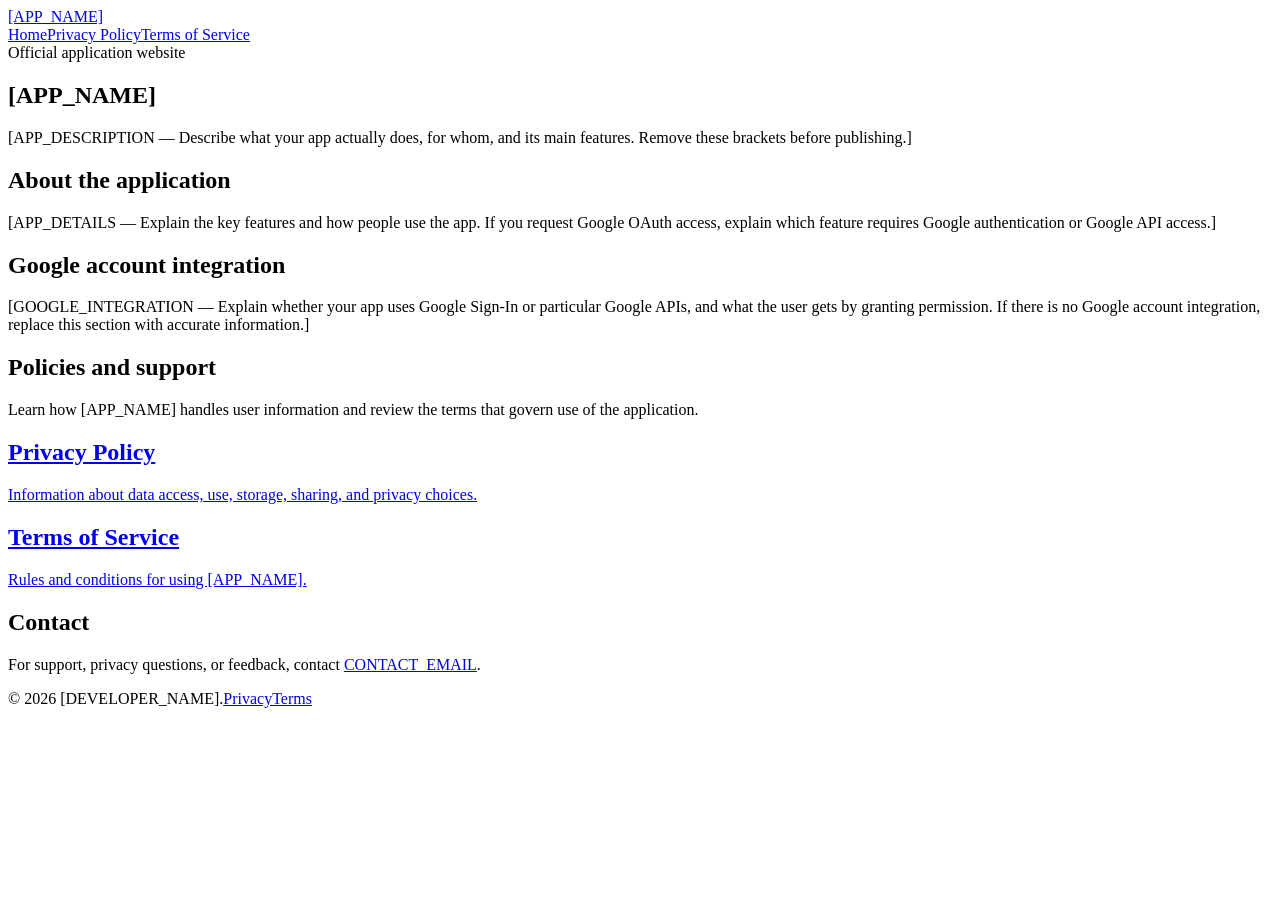
==== index.html @ 107a3059 "Add index.html for OAuth legal pages" ====
<!doctype html>
<html lang="en"><head><meta charset="utf-8"><meta name="viewport" content="width=device-width, initial-scale=1"><meta name="description" content="Official information and legal policies for [APP_NAME]."><title>[APP_NAME] — Official Website</title><link rel="stylesheet" href="style.css"></head>
<body><header class="top"><div class="wrap"><a class="brand" href="./">[APP_NAME]</a><nav class="nav" aria-label="Main navigation"><a href="./" aria-current="page">Home</a><a href="privacy.html">Privacy Policy</a><a href="terms.html">Terms of Service</a></nav></div></header>
<main class="wrap"><article class="surface"><div class="kicker">Official application website</div><h1>[APP_NAME]</h1><p class="lead">[APP_DESCRIPTION — Describe what your app actually does, for whom, and its main features. Remove these brackets before publishing.]</p>
<h2>About the application</h2><p>[APP_DETAILS — Explain the key features and how people use the app. If you request Google OAuth access, explain which feature requires Google authentication or Google API access.]</p>
<h2>Google account integration</h2><p>[GOOGLE_INTEGRATION — Explain whether your app uses Google Sign-In or particular Google APIs, and what the user gets by granting permission. If there is no Google account integration, replace this section with accurate information.]</p>
<h2>Policies and support</h2><p>Learn how [APP_NAME] handles user information and review the terms that govern use of the application.</p><div class="cards"><a class="tile" href="privacy.html"><h2>Privacy Policy</h2><p>Information about data access, use, storage, sharing, and privacy choices.</p></a><a class="tile" href="terms.html"><h2>Terms of Service</h2><p>Rules and conditions for using [APP_NAME].</p></a></div>
<h2>Contact</h2><p>For support, privacy questions, or feedback, contact <a href="mailto:CONTACT_EMAIL">CONTACT_EMAIL</a>.</p></article></main>
<footer><div class="wrap"><span>© 2026 [DEVELOPER_NAME].</span><span><a href="privacy.html">Privacy</a><a href="terms.html">Terms</a></span></div></footer></body></html>
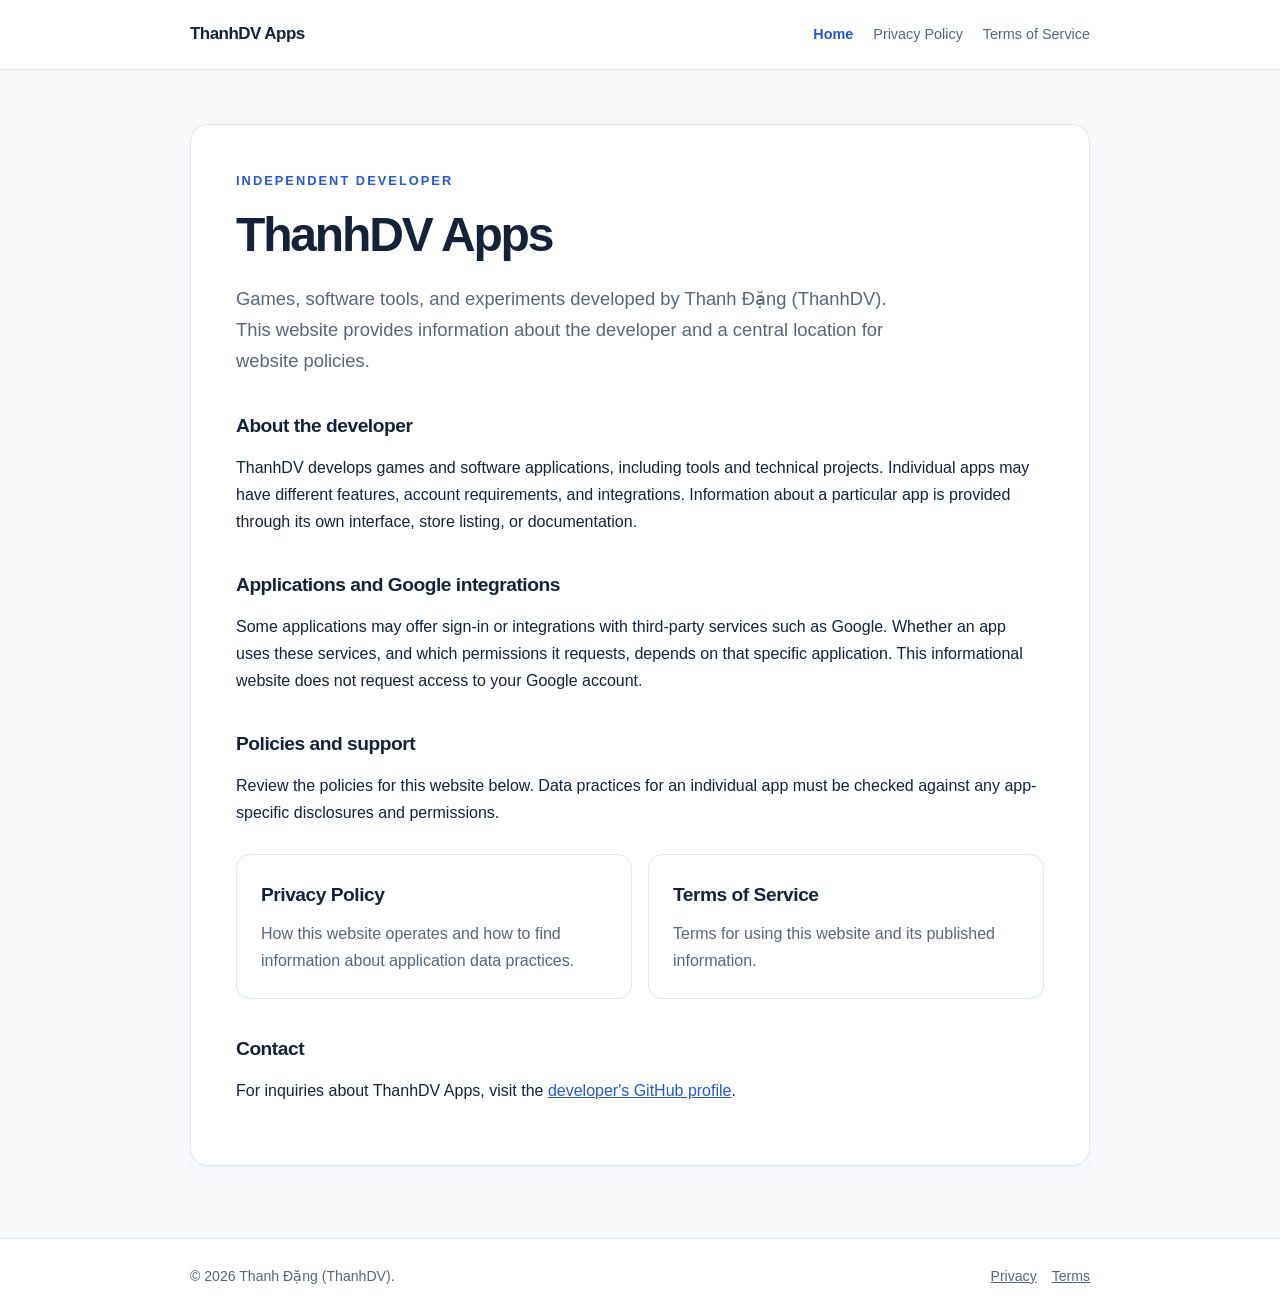
==== commit 28bdac25: "Replace starter placeholders in index.html" ====
--- a/index.html
+++ b/index.html
@@ -1,9 +1,9 @@
 <!doctype html>
-<html lang="en"><head><meta charset="utf-8"><meta name="viewport" content="width=device-width, initial-scale=1"><meta name="description" content="Official information and legal policies for [APP_NAME]."><title>[APP_NAME] — Official Website</title><link rel="stylesheet" href="style.css"></head>
-<body><header class="top"><div class="wrap"><a class="brand" href="./">[APP_NAME]</a><nav class="nav" aria-label="Main navigation"><a href="./" aria-current="page">Home</a><a href="privacy.html">Privacy Policy</a><a href="terms.html">Terms of Service</a></nav></div></header>
-<main class="wrap"><article class="surface"><div class="kicker">Official application website</div><h1>[APP_NAME]</h1><p class="lead">[APP_DESCRIPTION — Describe what your app actually does, for whom, and its main features. Remove these brackets before publishing.]</p>
-<h2>About the application</h2><p>[APP_DETAILS — Explain the key features and how people use the app. If you request Google OAuth access, explain which feature requires Google authentication or Google API access.]</p>
-<h2>Google account integration</h2><p>[GOOGLE_INTEGRATION — Explain whether your app uses Google Sign-In or particular Google APIs, and what the user gets by granting permission. If there is no Google account integration, replace this section with accurate information.]</p>
-<h2>Policies and support</h2><p>Learn how [APP_NAME] handles user information and review the terms that govern use of the application.</p><div class="cards"><a class="tile" href="privacy.html"><h2>Privacy Policy</h2><p>Information about data access, use, storage, sharing, and privacy choices.</p></a><a class="tile" href="terms.html"><h2>Terms of Service</h2><p>Rules and conditions for using [APP_NAME].</p></a></div>
-<h2>Contact</h2><p>For support, privacy questions, or feedback, contact <a href="mailto:CONTACT_EMAIL">CONTACT_EMAIL</a>.</p></article></main>
-<footer><div class="wrap"><span>© 2026 [DEVELOPER_NAME].</span><span><a href="privacy.html">Privacy</a><a href="terms.html">Terms</a></span></div></footer></body></html>+<html lang="en"><head><meta charset="utf-8"><meta name="viewport" content="width=device-width, initial-scale=1"><meta name="description" content="ThanhDV Apps — independent games and software tools by Thanh Đặng, with official website information and legal policies."><title>ThanhDV Apps — Official Website</title><link rel="stylesheet" href="style.css"></head>
+<body><header class="top"><div class="wrap"><a class="brand" href="./">ThanhDV Apps</a><nav class="nav" aria-label="Main navigation"><a href="./" aria-current="page">Home</a><a href="privacy.html">Privacy Policy</a><a href="terms.html">Terms of Service</a></nav></div></header>
+<main class="wrap"><article class="surface"><div class="kicker">Independent developer</div><h1>ThanhDV Apps</h1><p class="lead">Games, software tools, and experiments developed by Thanh Đặng (ThanhDV). This website provides information about the developer and a central location for website policies.</p>
+<h2>About the developer</h2><p>ThanhDV develops games and software applications, including tools and technical projects. Individual apps may have different features, account requirements, and integrations. Information about a particular app is provided through its own interface, store listing, or documentation.</p>
+<h2>Applications and Google integrations</h2><p>Some applications may offer sign-in or integrations with third-party services such as Google. Whether an app uses these services, and which permissions it requests, depends on that specific application. This informational website does not request access to your Google account.</p>
+<h2>Policies and support</h2><p>Review the policies for this website below. Data practices for an individual app must be checked against any app-specific disclosures and permissions.</p><div class="cards"><a class="tile" href="privacy.html"><h2>Privacy Policy</h2><p>How this website operates and how to find information about application data practices.</p></a><a class="tile" href="terms.html"><h2>Terms of Service</h2><p>Terms for using this website and its published information.</p></a></div>
+<h2>Contact</h2><p>For inquiries about ThanhDV Apps, visit the <a href="https://github.com/ThanhDV143">developer's GitHub profile</a>.</p></article></main>
+<footer><div class="wrap"><span>© 2026 Thanh Đặng (ThanhDV).</span><span><a href="privacy.html">Privacy</a><a href="terms.html">Terms</a></span></div></footer></body></html>
--- a/style.css
+++ b/style.css
@@ -0,0 +1,2 @@
+:root{color-scheme:light;--bg:#f8fafc;--card:#fff;--ink:#152238;--muted:#59667a;--border:#e0e6ee;--accent:#2457dc;--accent-quiet:#eef3ff}
+*{box-sizing:border-box}html{scroll-behavior:smooth}body{margin:0;background:var(--bg);color:var(--ink);font:16px/1.7 -apple-system,BlinkMacSystemFont,"Segoe UI",Roboto,Arial,sans-serif}a{color:var(--accent)}a:hover{text-decoration-thickness:2px}.wrap{width:min(900px,calc(100% - 40px));margin-inline:auto}.top{background:#fff;border-bottom:1px solid var(--border)}.top .wrap{display:flex;align-items:center;justify-content:space-between;gap:18px;padding-block:20px}.brand{color:var(--ink);font-size:1.06rem;font-weight:800;letter-spacing:-.03em;text-decoration:none}.nav{display:flex;gap:20px;flex-wrap:wrap}.nav a{font-size:.9rem;color:var(--muted);text-decoration:none}.nav a[aria-current="page"]{font-weight:700;color:var(--accent)}main{padding-block:54px 72px}.kicker{font-size:.8rem;text-transform:uppercase;font-weight:700;letter-spacing:.16em;color:var(--accent)}h1{letter-spacing:-.045em;font-size:clamp(2rem,5vw,3rem);line-height:1.2;margin:.3em 0 .4em}h2{font-size:1.2rem;letter-spacing:-.025em;margin:2.1rem 0 .5rem}h3{font-size:1rem;margin:1.25rem 0 .35rem}p{margin:.7rem 0 1rem}.lead{font-size:1.15rem;color:var(--muted);max-width:65ch}.surface{background:var(--card);border:1px solid var(--border);border-radius:18px;padding:clamp(22px,4vw,45px);box-shadow:0 5px 28px rgba(20,37,72,.035)}.button{display:inline-block;padding:10px 17px;border-radius:10px;text-decoration:none;background:var(--accent);color:white;font-weight:700}.soft{display:inline-block;background:var(--accent-quiet);padding:4px 9px;border-radius:8px}.meta{color:var(--muted);font-size:.91rem}.note{border-left:3px solid var(--accent);background:var(--accent-quiet);padding:12px 18px;border-radius:0 10px 10px 0;margin:20px 0}.cards{display:grid;grid-template-columns:repeat(2,1fr);gap:16px;margin-top:28px}.tile{padding:24px;background:#fff;border:1px solid var(--border);border-radius:14px;text-decoration:none}.tile h2{margin:0;color:var(--ink)}.tile p{margin:.5rem 0 0;color:var(--muted)}ul{padding-left:24px}footer{border-top:1px solid var(--border);background:#fff;color:var(--muted);font-size:.88rem}footer .wrap{padding:26px 0;display:flex;justify-content:space-between;gap:16px;flex-wrap:wrap}footer a{margin-left:15px;color:var(--muted)}@media(max-width:620px){.top .wrap{align-items:flex-start;flex-direction:column;gap:8px}.nav{gap:16px}main{padding-top:30px}.cards{grid-template-columns:1fr}}
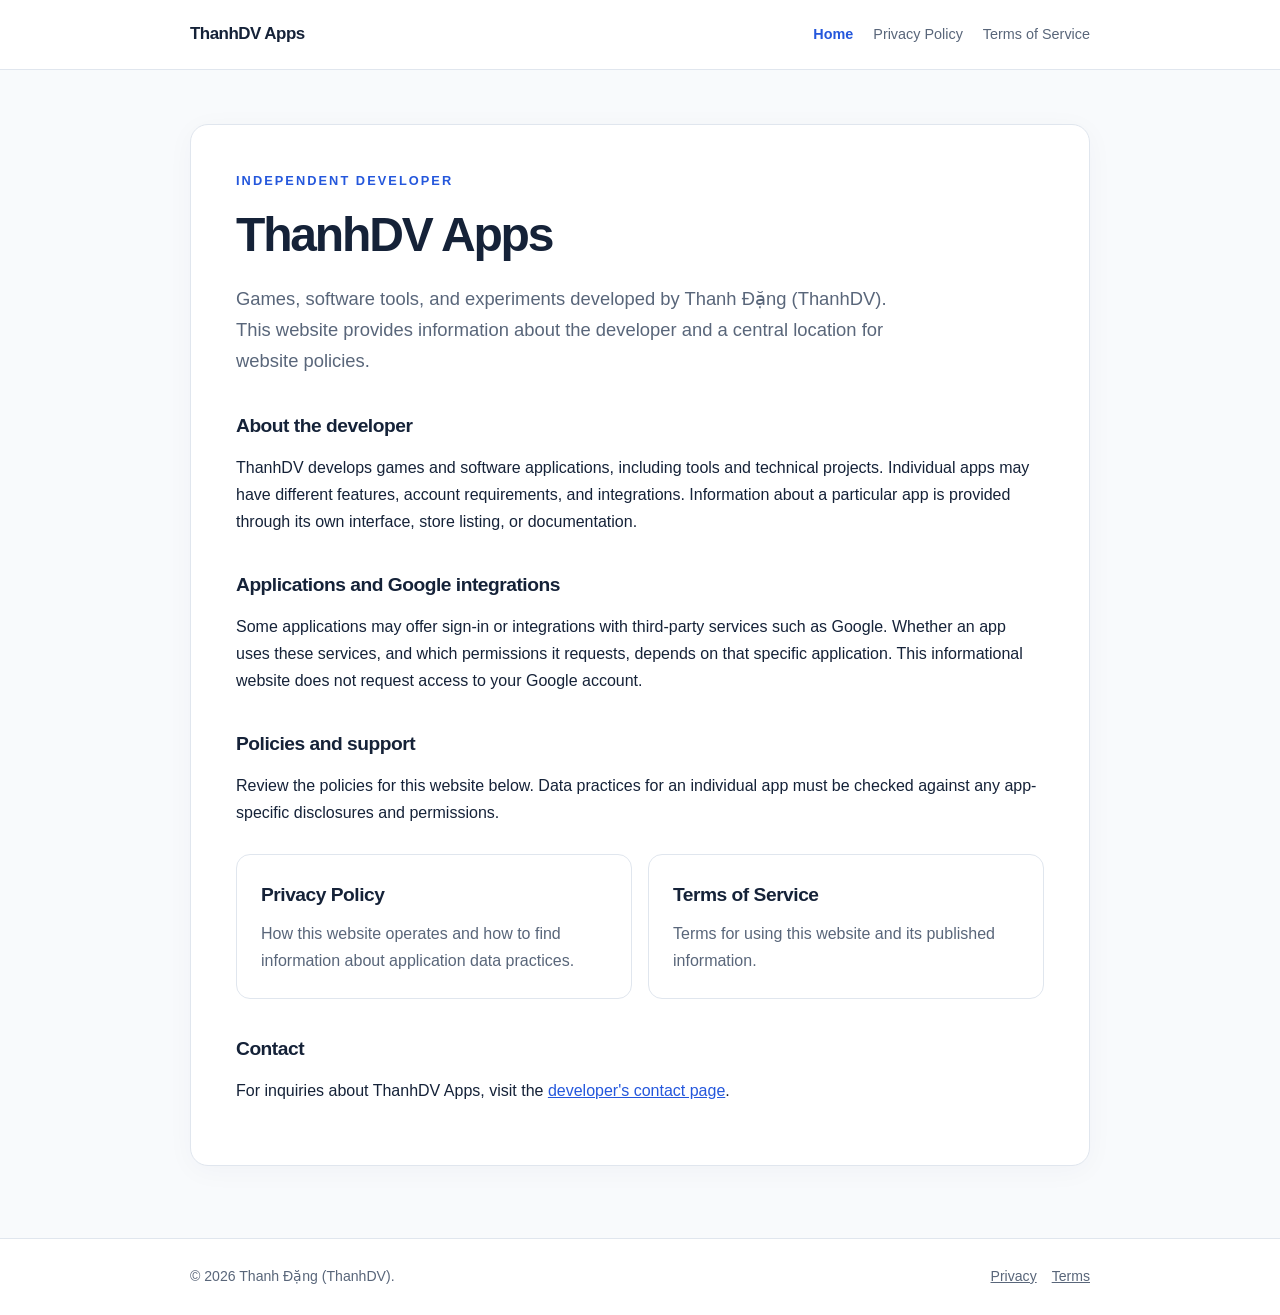
==== commit d22ad799: "Point Contact link to me.thanhdv.com" ====
--- a/index.html
+++ b/index.html
@@ -5,5 +5,5 @@
 <h2>About the developer</h2><p>ThanhDV develops games and software applications, including tools and technical projects. Individual apps may have different features, account requirements, and integrations. Information about a particular app is provided through its own interface, store listing, or documentation.</p>
 <h2>Applications and Google integrations</h2><p>Some applications may offer sign-in or integrations with third-party services such as Google. Whether an app uses these services, and which permissions it requests, depends on that specific application. This informational website does not request access to your Google account.</p>
 <h2>Policies and support</h2><p>Review the policies for this website below. Data practices for an individual app must be checked against any app-specific disclosures and permissions.</p><div class="cards"><a class="tile" href="privacy.html"><h2>Privacy Policy</h2><p>How this website operates and how to find information about application data practices.</p></a><a class="tile" href="terms.html"><h2>Terms of Service</h2><p>Terms for using this website and its published information.</p></a></div>
-<h2>Contact</h2><p>For inquiries about ThanhDV Apps, visit the <a href="https://github.com/ThanhDV143">developer's GitHub profile</a>.</p></article></main>
+<h2>Contact</h2><p>For inquiries about ThanhDV Apps, visit the <a href="https://me.thanhdv.com">developer's contact page</a>.</p></article></main>
 <footer><div class="wrap"><span>© 2026 Thanh Đặng (ThanhDV).</span><span><a href="privacy.html">Privacy</a><a href="terms.html">Terms</a></span></div></footer></body></html>
